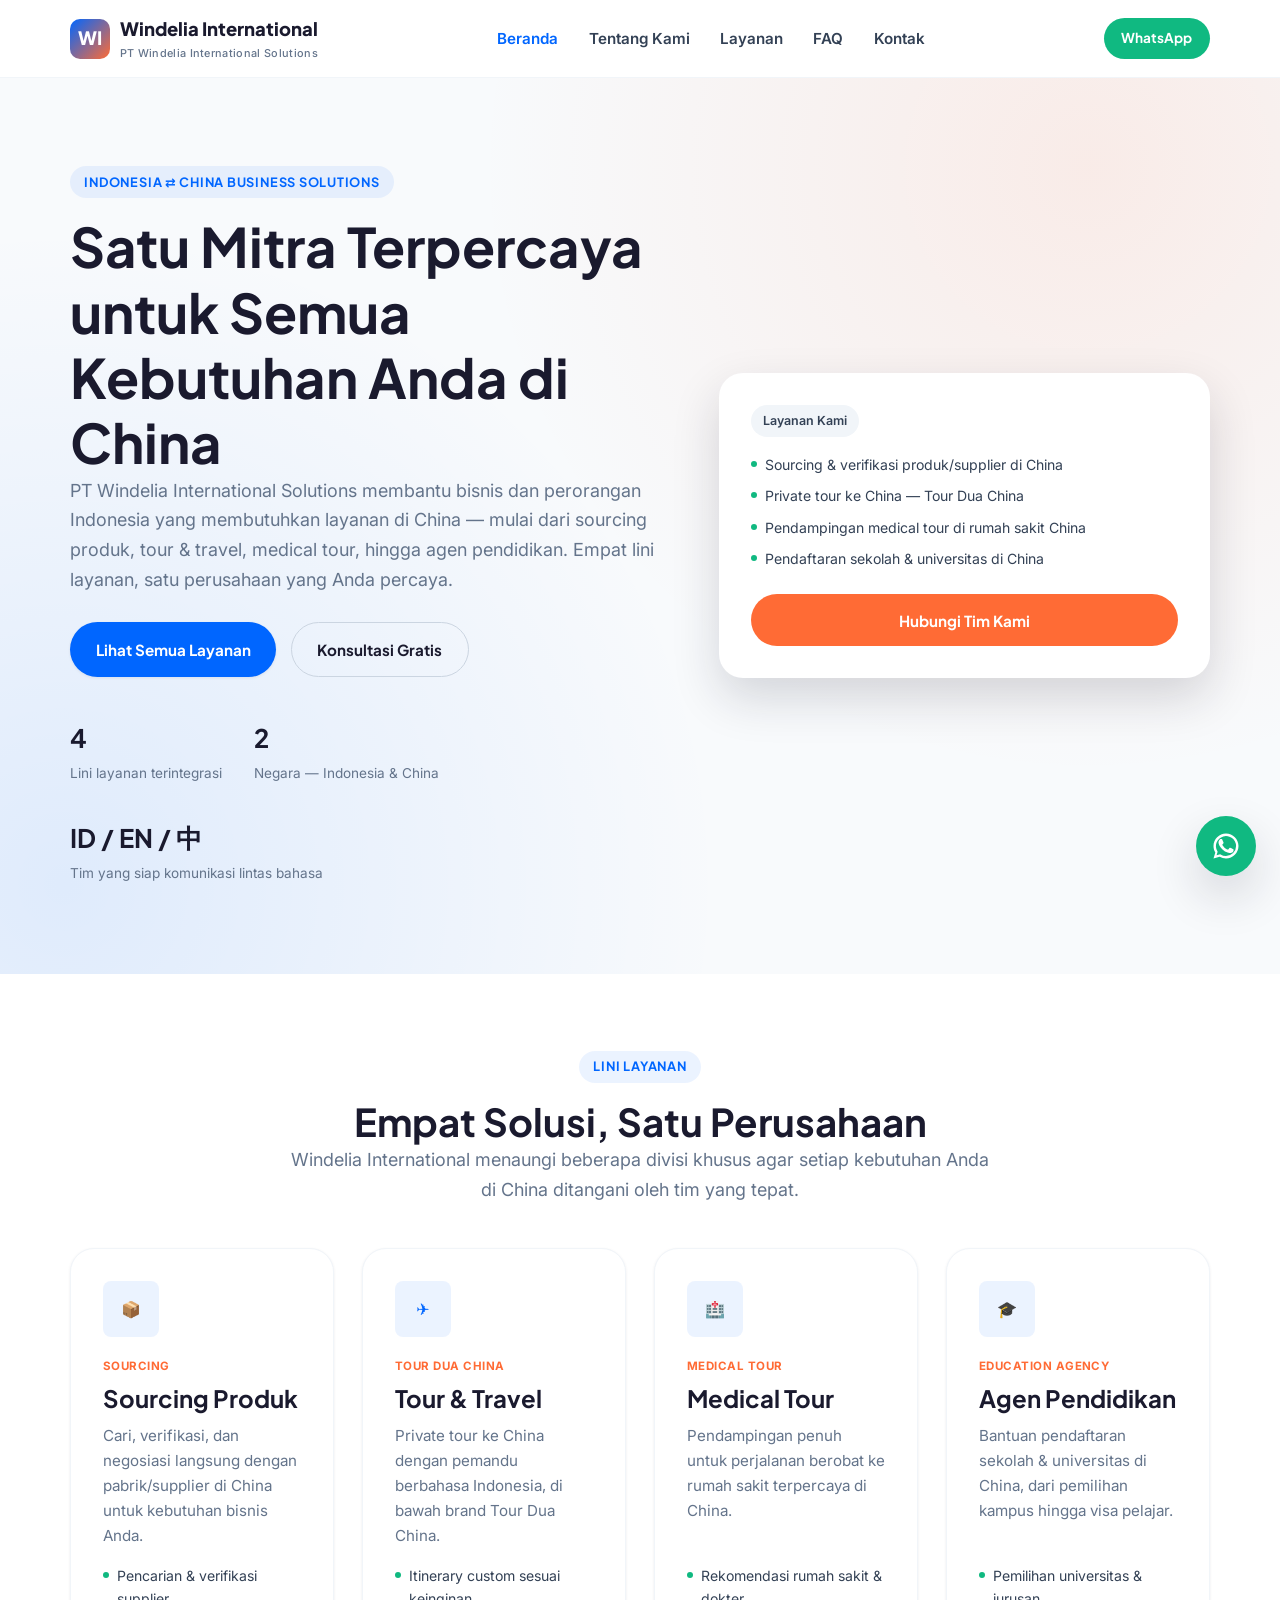
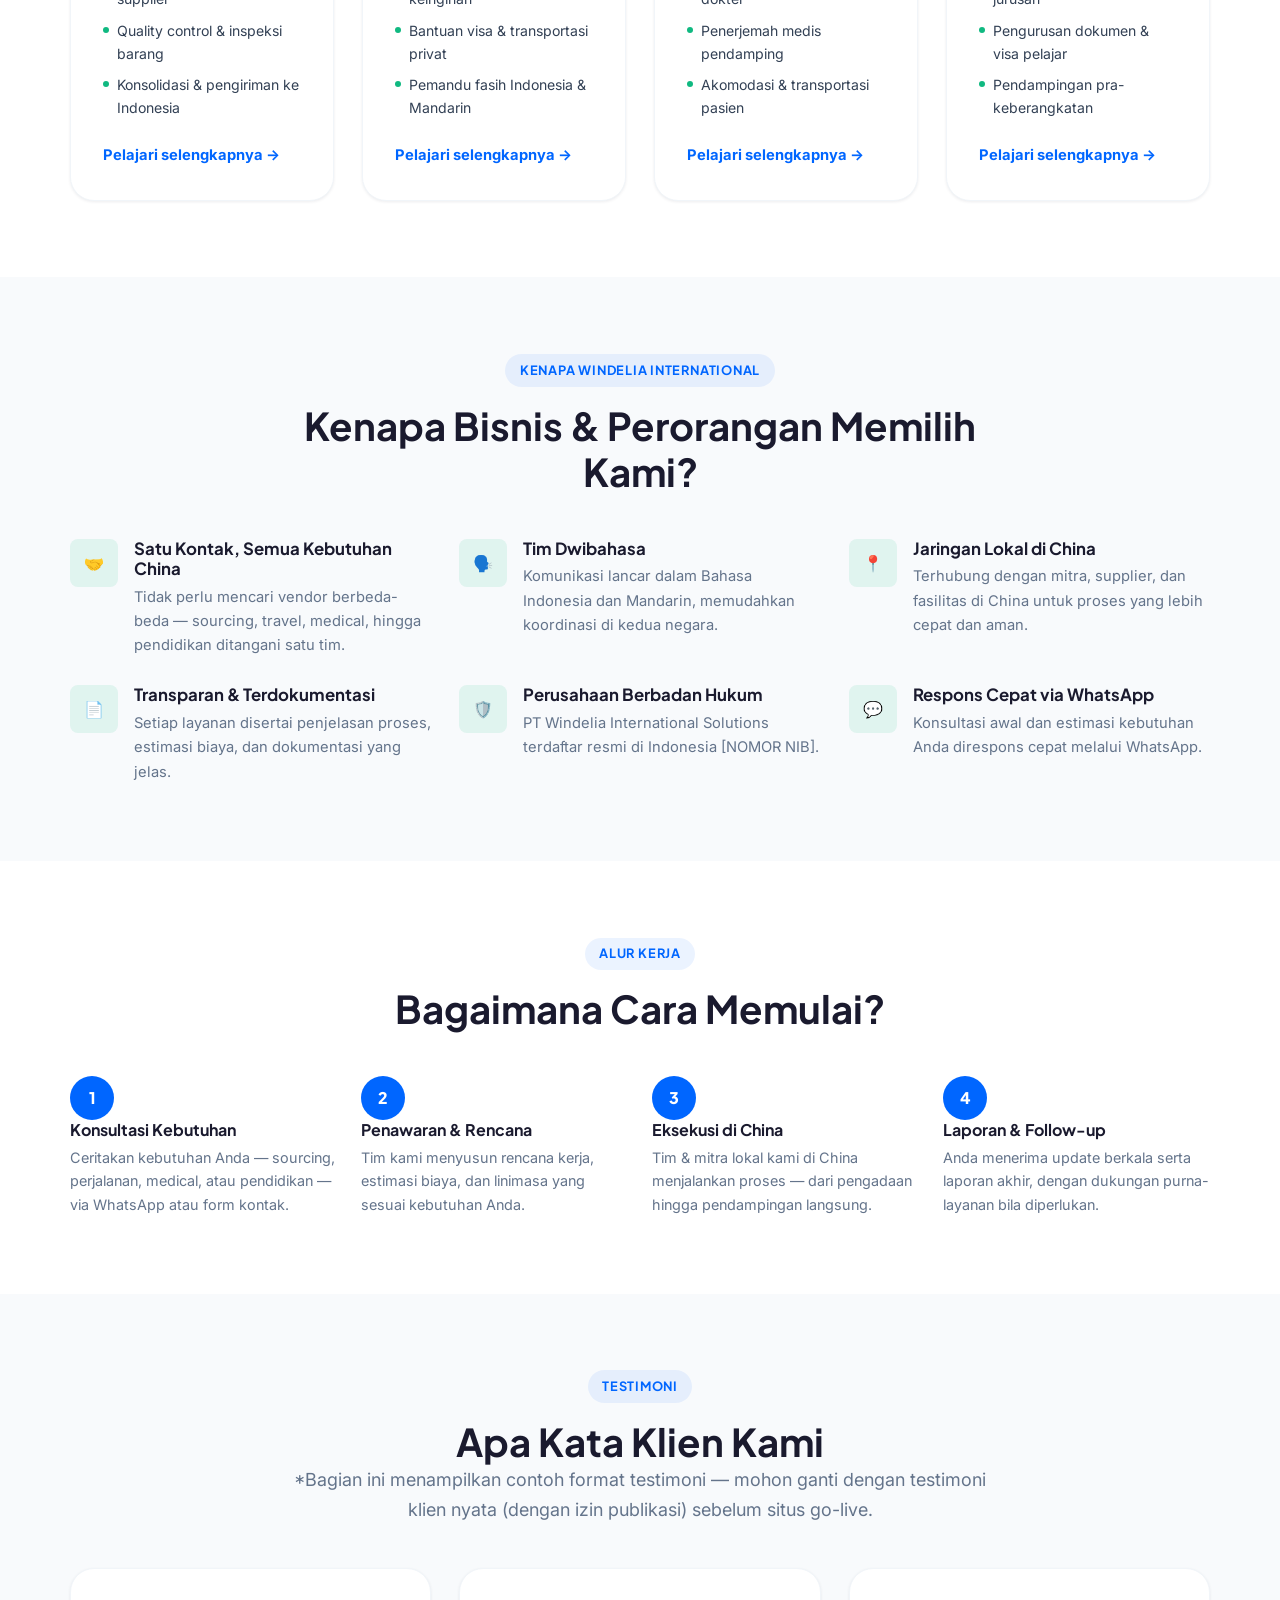
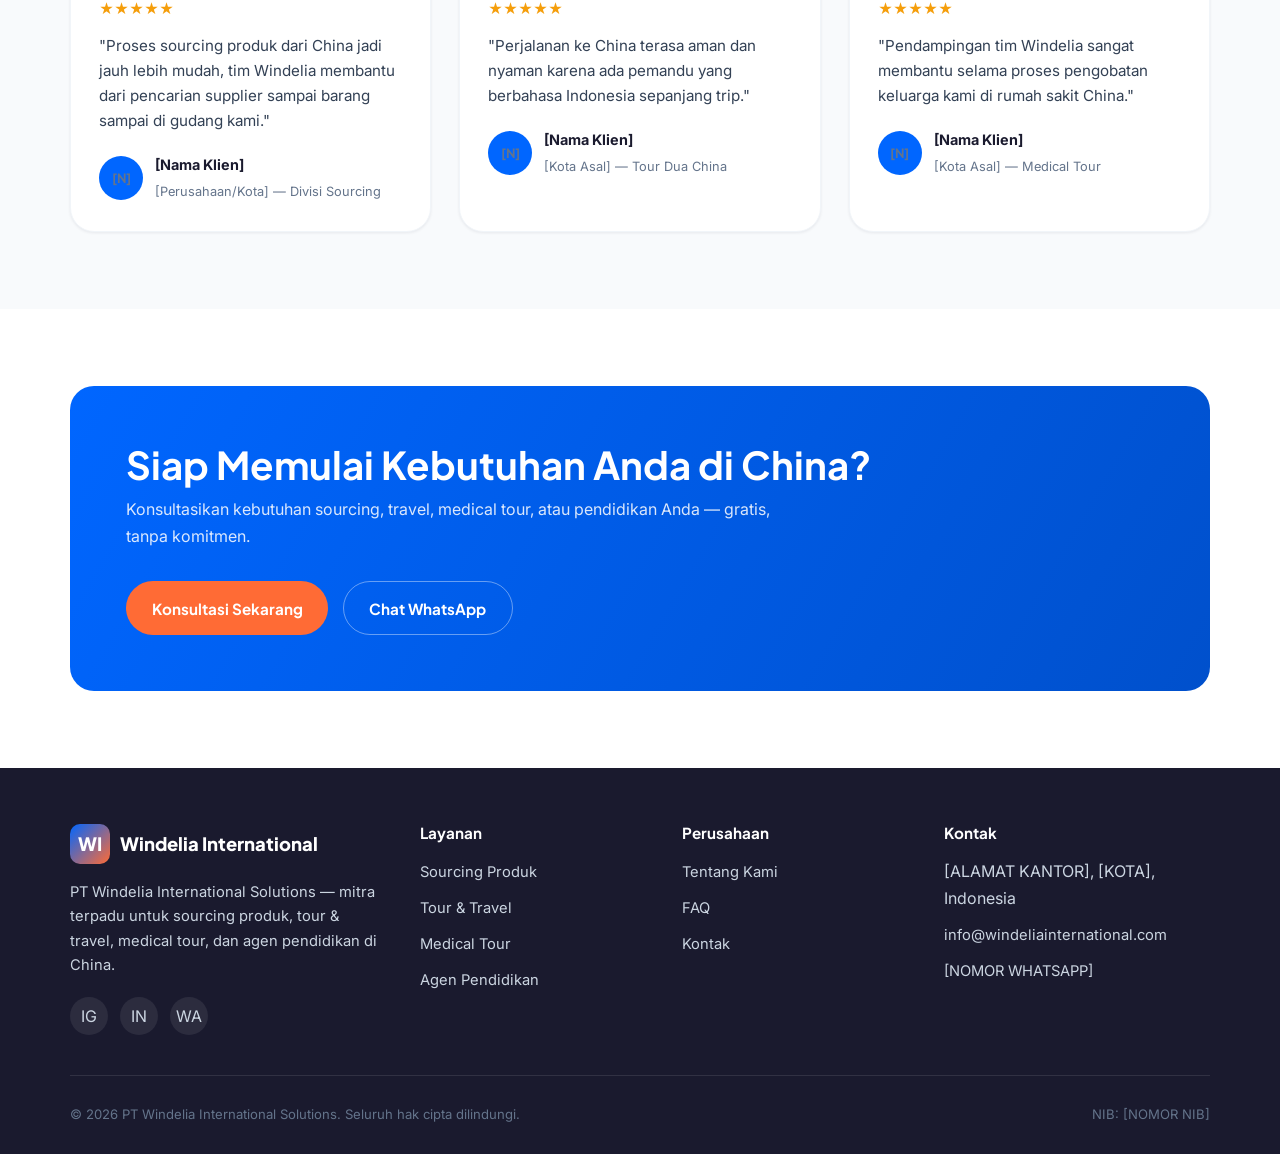
==== index.html @ d1e54018 "Initial commit: Windelia International company profile site Multi-page AI-SEO-optimized company prof" ====
<!DOCTYPE html>
<html lang="id">
<head>
<!--
  CATATAN SEBELUM GO-LIVE — mohon lengkapi data berikut di seluruh situs:
  - Alamat kantor lengkap (saat ini "[ALAMAT KANTOR]")
  - Nomor WhatsApp resmi (saat ini "62xxxxxxxxxxx" di js/main.js dan "[NOMOR WHATSAPP]" di HTML)
  - Nomor NIB / izin usaha resmi
  - Tahun berdiri perusahaan
  - Handle Instagram/LinkedIn resmi
  - Logo resmi (ganti images/logo-placeholder.svg)
  - Testimoni klien nyata (nama, perusahaan/kota, dengan izin publikasi)
  - Koordinat lokasi kantor untuk Google Maps embed
-->
    <meta charset="UTF-8">
    <meta name="viewport" content="width=device-width, initial-scale=1.0">
    <title>PT Windelia International Solutions — Solusi Bisnis &amp; Personal Indonesia–China</title>
    <meta name="description" content="Windelia International membantu bisnis dan perorangan Indonesia yang membutuhkan layanan di China: sourcing produk, tour &amp; travel (Tour Dua China), medical tour, dan agen pendidikan. Satu mitra terpercaya, empat solusi terintegrasi.">
    <link rel="canonical" href="https://windeliainternational.com/">

    <!-- Open Graph -->
    <meta property="og:type" content="website">
    <meta property="og:site_name" content="Windelia International">
    <meta property="og:title" content="PT Windelia International Solutions — Solusi Bisnis &amp; Personal Indonesia–China">
    <meta property="og:description" content="Sourcing produk, tour &amp; travel, medical tour, dan agen pendidikan ke China — dikelola satu perusahaan Indonesia yang Anda percaya.">
    <meta property="og:url" content="https://windeliainternational.com/">
    <meta property="og:image" content="https://windeliainternational.com/images/logo-placeholder.svg">
    <meta name="twitter:card" content="summary_large_image">

    <link rel="icon" href="images/logo-placeholder.svg" type="image/svg+xml">

    <!-- Fonts -->
    <link rel="preconnect" href="https://fonts.googleapis.com">
    <link rel="preconnect" href="https://fonts.gstatic.com" crossorigin>
    <link href="https://fonts.googleapis.com/css2?family=Plus+Jakarta+Sans:wght@600;700;800&amp;family=Inter:wght@400;500;600;700&amp;display=swap" rel="stylesheet">

    <link rel="stylesheet" href="css/style.css">
    <link rel="stylesheet" href="css/components.css">
    <link rel="stylesheet" href="css/responsive.css">

    <script type="application/ld+json">
    {
      "@context": "https://schema.org",
      "@type": "Organization",
      "name": "PT Windelia International Solutions",
      "alternateName": "Windelia International",
      "description": "Perusahaan Indonesia yang menyediakan solusi terintegrasi bagi bisnis dan perorangan Indonesia yang membutuhkan layanan di China: sourcing produk, tour & travel, medical tour, dan agen pendidikan.",
      "url": "https://windeliainternational.com/",
      "logo": "https://windeliainternational.com/images/logo-placeholder.svg",
      "email": "info@windeliainternational.com",
      "telephone": "[NOMOR WHATSAPP]",
      "address": {
        "@type": "PostalAddress",
        "streetAddress": "[ALAMAT KANTOR]",
        "addressLocality": "[KOTA]",
        "addressRegion": "[PROVINSI]",
        "postalCode": "[KODE POS]",
        "addressCountry": "ID"
      },
      "areaServed": ["ID", "CN"],
      "sameAs": [
        "https://instagram.com/[HANDLE_INSTAGRAM]",
        "https://www.linkedin.com/company/[HANDLE_LINKEDIN]"
      ],
      "makesOffer": [
        { "@type": "Offer", "itemOffered": { "@type": "Service", "name": "Sourcing Produk dari China" } },
        { "@type": "Offer", "itemOffered": { "@type": "Service", "name": "Tour & Travel ke China (Tour Dua China)" } },
        { "@type": "Offer", "itemOffered": { "@type": "Service", "name": "Medical Tour ke China" } },
        { "@type": "Offer", "itemOffered": { "@type": "Service", "name": "Agen Pendidikan ke China" } }
      ]
    }
    </script>
</head>
<body>
    <a class="skip-link" href="#main">Lewati ke konten utama</a>

    <header class="site-header">
        <div class="container nav">
            <a href="index.html" class="nav__logo">
                <span class="nav__logo-mark" aria-hidden="true">WI</span>
                <span class="nav__logo-text">
                    Windelia International
                    <small>PT Windelia International Solutions</small>
                </span>
            </a>

            <nav class="nav__menu" data-open="false" aria-label="Navigasi utama">
                <a href="index.html" aria-current="page">Beranda</a>
                <a href="about.html">Tentang Kami</a>
                <a href="services.html">Layanan</a>
                <a href="faq.html">FAQ</a>
                <a href="contact.html">Kontak</a>
            </nav>

            <div class="nav__cta">
                <a class="btn btn--whatsapp btn--sm" href="https://wa.me/62xxxxxxxxxxx" target="_blank" rel="noopener">
                    <span>WhatsApp</span>
                </a>
                <button class="nav__toggle" aria-label="Buka menu navigasi" aria-expanded="false">
                    <span></span><span></span><span></span>
                </button>
            </div>
        </div>
    </header>

    <main id="main">
        <!-- ===================== HERO ===================== -->
        <section class="hero">
            <div class="container hero__grid">
                <div class="hero__content">
                    <span class="eyebrow">Indonesia ⇄ China Business Solutions</span>
                    <h1>Satu Mitra Terpercaya untuk Semua Kebutuhan Anda di China</h1>
                    <p class="lead">
                        PT Windelia International Solutions membantu bisnis dan perorangan Indonesia yang membutuhkan
                        layanan di China — mulai dari sourcing produk, tour &amp; travel, medical tour, hingga agen
                        pendidikan. Empat lini layanan, satu perusahaan yang Anda percaya.
                    </p>
                    <div class="hero__actions">
                        <a class="btn btn--primary" href="services.html">Lihat Semua Layanan</a>
                        <a class="btn btn--outline" href="contact.html">Konsultasi Gratis</a>
                    </div>
                    <div class="hero__stats">
                        <div class="hero__stat">
                            <strong>4</strong>
                            <span>Lini layanan terintegrasi</span>
                        </div>
                        <div class="hero__stat">
                            <strong>2</strong>
                            <span>Negara — Indonesia &amp; China</span>
                        </div>
                        <div class="hero__stat">
                            <strong>ID / EN / 中</strong>
                            <span>Tim yang siap komunikasi lintas bahasa</span>
                        </div>
                    </div>
                </div>

                <div class="hero__panel">
                    <span class="badge">Layanan Kami</span>
                    <ul class="division-card__list" style="margin-top:1rem;">
                        <li>Sourcing &amp; verifikasi produk/supplier di China</li>
                        <li>Private tour ke China — Tour Dua China</li>
                        <li>Pendampingan medical tour di rumah sakit China</li>
                        <li>Pendaftaran sekolah &amp; universitas di China</li>
                    </ul>
                    <a class="btn btn--accent btn--block" href="contact.html">Hubungi Tim Kami</a>
                </div>
            </div>
        </section>

        <!-- ===================== DIVISIONS ===================== -->
        <section class="section" id="layanan">
            <div class="container">
                <div class="section-head section-head--center">
                    <span class="eyebrow">Lini Layanan</span>
                    <h2>Empat Solusi, Satu Perusahaan</h2>
                    <p class="lead">Windelia International menaungi beberapa divisi khusus agar setiap kebutuhan Anda di China ditangani oleh tim yang tepat.</p>
                </div>

                <div class="grid grid--4">
                    <article class="division-card">
                        <div class="division-card__icon" aria-hidden="true">📦</div>
                        <span class="division-card__badge">Sourcing</span>
                        <h3>Sourcing Produk</h3>
                        <p>Cari, verifikasi, dan negosiasi langsung dengan pabrik/supplier di China untuk kebutuhan bisnis Anda.</p>
                        <ul class="division-card__list">
                            <li>Pencarian &amp; verifikasi supplier</li>
                            <li>Quality control &amp; inspeksi barang</li>
                            <li>Konsolidasi &amp; pengiriman ke Indonesia</li>
                        </ul>
                        <a class="division-card__link" href="services/sourcing-product.html">Pelajari selengkapnya →</a>
                    </article>

                    <article class="division-card">
                        <div class="division-card__icon" aria-hidden="true">✈️</div>
                        <span class="division-card__badge">Tour Dua China</span>
                        <h3>Tour &amp; Travel</h3>
                        <p>Private tour ke China dengan pemandu berbahasa Indonesia, di bawah brand Tour Dua China.</p>
                        <ul class="division-card__list">
                            <li>Itinerary custom sesuai keinginan</li>
                            <li>Bantuan visa &amp; transportasi privat</li>
                            <li>Pemandu fasih Indonesia &amp; Mandarin</li>
                        </ul>
                        <a class="division-card__link" href="services/tour-travel.html">Pelajari selengkapnya →</a>
                    </article>

                    <article class="division-card">
                        <div class="division-card__icon" aria-hidden="true">🏥</div>
                        <span class="division-card__badge">Medical Tour</span>
                        <h3>Medical Tour</h3>
                        <p>Pendampingan penuh untuk perjalanan berobat ke rumah sakit terpercaya di China.</p>
                        <ul class="division-card__list">
                            <li>Rekomendasi rumah sakit &amp; dokter</li>
                            <li>Penerjemah medis pendamping</li>
                            <li>Akomodasi &amp; transportasi pasien</li>
                        </ul>
                        <a class="division-card__link" href="services/medical-tour.html">Pelajari selengkapnya →</a>
                    </article>

                    <article class="division-card">
                        <div class="division-card__icon" aria-hidden="true">🎓</div>
                        <span class="division-card__badge">Education Agency</span>
                        <h3>Agen Pendidikan</h3>
                        <p>Bantuan pendaftaran sekolah &amp; universitas di China, dari pemilihan kampus hingga visa pelajar.</p>
                        <ul class="division-card__list">
                            <li>Pemilihan universitas &amp; jurusan</li>
                            <li>Pengurusan dokumen &amp; visa pelajar</li>
                            <li>Pendampingan pra-keberangkatan</li>
                        </ul>
                        <a class="division-card__link" href="services/education-agency.html">Pelajari selengkapnya →</a>
                    </article>
                </div>
            </div>
        </section>

        <!-- ===================== WHY US ===================== -->
        <section class="section section--alt">
            <div class="container">
                <div class="section-head section-head--center">
                    <span class="eyebrow">Kenapa Windelia International</span>
                    <h2>Kenapa Bisnis &amp; Perorangan Memilih Kami?</h2>
                </div>

                <div class="grid grid--3">
                    <div class="feature">
                        <div class="feature__icon" aria-hidden="true">🤝</div>
                        <div>
                            <h3>Satu Kontak, Semua Kebutuhan China</h3>
                            <p>Tidak perlu mencari vendor berbeda-beda — sourcing, travel, medical, hingga pendidikan ditangani satu tim.</p>
                        </div>
                    </div>
                    <div class="feature">
                        <div class="feature__icon" aria-hidden="true">🗣️</div>
                        <div>
                            <h3>Tim Dwibahasa</h3>
                            <p>Komunikasi lancar dalam Bahasa Indonesia dan Mandarin, memudahkan koordinasi di kedua negara.</p>
                        </div>
                    </div>
                    <div class="feature">
                        <div class="feature__icon" aria-hidden="true">📍</div>
                        <div>
                            <h3>Jaringan Lokal di China</h3>
                            <p>Terhubung dengan mitra, supplier, dan fasilitas di China untuk proses yang lebih cepat dan aman.</p>
                        </div>
                    </div>
                    <div class="feature">
                        <div class="feature__icon" aria-hidden="true">📄</div>
                        <div>
                            <h3>Transparan &amp; Terdokumentasi</h3>
                            <p>Setiap layanan disertai penjelasan proses, estimasi biaya, dan dokumentasi yang jelas.</p>
                        </div>
                    </div>
                    <div class="feature">
                        <div class="feature__icon" aria-hidden="true">🛡️</div>
                        <div>
                            <h3>Perusahaan Berbadan Hukum</h3>
                            <p>PT Windelia International Solutions terdaftar resmi di Indonesia [NOMOR NIB].</p>
                        </div>
                    </div>
                    <div class="feature">
                        <div class="feature__icon" aria-hidden="true">💬</div>
                        <div>
                            <h3>Respons Cepat via WhatsApp</h3>
                            <p>Konsultasi awal dan estimasi kebutuhan Anda direspons cepat melalui WhatsApp.</p>
                        </div>
                    </div>
                </div>
            </div>
        </section>

        <!-- ===================== HOW IT WORKS ===================== -->
        <section class="section">
            <div class="container">
                <div class="section-head section-head--center">
                    <span class="eyebrow">Alur Kerja</span>
                    <h2>Bagaimana Cara Memulai?</h2>
                </div>
                <div class="steps">
                    <div class="step">
                        <h3>Konsultasi Kebutuhan</h3>
                        <p>Ceritakan kebutuhan Anda — sourcing, perjalanan, medical, atau pendidikan — via WhatsApp atau form kontak.</p>
                    </div>
                    <div class="step">
                        <h3>Penawaran &amp; Rencana</h3>
                        <p>Tim kami menyusun rencana kerja, estimasi biaya, dan linimasa yang sesuai kebutuhan Anda.</p>
                    </div>
                    <div class="step">
                        <h3>Eksekusi di China</h3>
                        <p>Tim &amp; mitra lokal kami di China menjalankan proses — dari pengadaan hingga pendampingan langsung.</p>
                    </div>
                    <div class="step">
                        <h3>Laporan &amp; Follow-up</h3>
                        <p>Anda menerima update berkala serta laporan akhir, dengan dukungan purna-layanan bila diperlukan.</p>
                    </div>
                </div>
            </div>
        </section>

        <!-- ===================== TESTIMONIALS ===================== -->
        <section class="section section--alt">
            <div class="container">
                <div class="section-head section-head--center">
                    <span class="eyebrow">Testimoni</span>
                    <h2>Apa Kata Klien Kami</h2>
                    <p class="lead">*Bagian ini menampilkan contoh format testimoni — mohon ganti dengan testimoni klien nyata (dengan izin publikasi) sebelum situs go-live.</p>
                </div>
                <div class="grid grid--3">
                    <div class="testimonial">
                        <div class="testimonial__stars" aria-label="Rating 5 dari 5">★★★★★</div>
                        <p>"Proses sourcing produk dari China jadi jauh lebih mudah, tim Windelia membantu dari pencarian supplier sampai barang sampai di gudang kami."</p>
                        <div class="testimonial__author">
                            <span class="testimonial__avatar" aria-hidden="true">[N]</span>
                            <div>
                                <strong>[Nama Klien]</strong>
                                <span>[Perusahaan/Kota] — Divisi Sourcing</span>
                            </div>
                        </div>
                    </div>
                    <div class="testimonial">
                        <div class="testimonial__stars" aria-label="Rating 5 dari 5">★★★★★</div>
                        <p>"Perjalanan ke China terasa aman dan nyaman karena ada pemandu yang berbahasa Indonesia sepanjang trip."</p>
                        <div class="testimonial__author">
                            <span class="testimonial__avatar" aria-hidden="true">[N]</span>
                            <div>
                                <strong>[Nama Klien]</strong>
                                <span>[Kota Asal] — Tour Dua China</span>
                            </div>
                        </div>
                    </div>
                    <div class="testimonial">
                        <div class="testimonial__stars" aria-label="Rating 5 dari 5">★★★★★</div>
                        <p>"Pendampingan tim Windelia sangat membantu selama proses pengobatan keluarga kami di rumah sakit China."</p>
                        <div class="testimonial__author">
                            <span class="testimonial__avatar" aria-hidden="true">[N]</span>
                            <div>
                                <strong>[Nama Klien]</strong>
                                <span>[Kota Asal] — Medical Tour</span>
                            </div>
                        </div>
                    </div>
                </div>
            </div>
        </section>

        <!-- ===================== CTA ===================== -->
        <section class="section">
            <div class="container">
                <div class="cta-band">
                    <div>
                        <h2>Siap Memulai Kebutuhan Anda di China?</h2>
                        <p>Konsultasikan kebutuhan sourcing, travel, medical tour, atau pendidikan Anda — gratis, tanpa komitmen.</p>
                    </div>
                    <div class="cta-band__actions">
                        <a class="btn btn--accent" href="contact.html">Konsultasi Sekarang</a>
                        <a class="btn btn--outline" style="border-color:rgba(255,255,255,0.4); color:#fff;" href="https://wa.me/62xxxxxxxxxxx" target="_blank" rel="noopener">Chat WhatsApp</a>
                    </div>
                </div>
            </div>
        </section>
    </main>

    <footer class="site-footer">
        <div class="container">
            <div class="footer__grid">
                <div class="footer__brand">
                    <a href="index.html" class="nav__logo" style="color:#fff; margin-bottom:1rem; display:inline-flex;">
                        <span class="nav__logo-mark" aria-hidden="true">WI</span>
                        <span class="nav__logo-text">Windelia International</span>
                    </a>
                    <p>PT Windelia International Solutions — mitra terpadu untuk sourcing produk, tour &amp; travel, medical tour, dan agen pendidikan di China.</p>
                    <div class="footer__social">
                        <a href="https://instagram.com/[HANDLE_INSTAGRAM]" target="_blank" rel="noopener" aria-label="Instagram Windelia International">IG</a>
                        <a href="https://www.linkedin.com/company/[HANDLE_LINKEDIN]" target="_blank" rel="noopener" aria-label="LinkedIn Windelia International">IN</a>
                        <a href="https://wa.me/62xxxxxxxxxxx" target="_blank" rel="noopener" aria-label="WhatsApp Windelia International">WA</a>
                    </div>
                </div>
                <div>
                    <h4>Layanan</h4>
                    <ul class="footer__links">
                        <li><a href="services/sourcing-product.html">Sourcing Produk</a></li>
                        <li><a href="services/tour-travel.html">Tour &amp; Travel</a></li>
                        <li><a href="services/medical-tour.html">Medical Tour</a></li>
                        <li><a href="services/education-agency.html">Agen Pendidikan</a></li>
                    </ul>
                </div>
                <div>
                    <h4>Perusahaan</h4>
                    <ul class="footer__links">
                        <li><a href="about.html">Tentang Kami</a></li>
                        <li><a href="faq.html">FAQ</a></li>
                        <li><a href="contact.html">Kontak</a></li>
                    </ul>
                </div>
                <div>
                    <h4>Kontak</h4>
                    <ul class="footer__links">
                        <li>[ALAMAT KANTOR], [KOTA], Indonesia</li>
                        <li><a href="mailto:info@windeliainternational.com">info@windeliainternational.com</a></li>
                        <li><a href="https://wa.me/62xxxxxxxxxxx" target="_blank" rel="noopener">[NOMOR WHATSAPP]</a></li>
                    </ul>
                </div>
            </div>
            <div class="footer__bottom">
                <span>© <span data-current-year>2026</span> PT Windelia International Solutions. Seluruh hak cipta dilindungi.</span>
                <span>NIB: [NOMOR NIB]</span>
            </div>
        </div>
    </footer>

    <a class="whatsapp-float" href="https://wa.me/62xxxxxxxxxxx" target="_blank" rel="noopener" aria-label="Chat via WhatsApp">
        <svg width="30" height="30" viewBox="0 0 24 24" fill="#fff" aria-hidden="true"><path d="M17.472 14.382c-.297-.149-1.758-.867-2.03-.967-.273-.099-.471-.148-.67.15-.197.297-.767.966-.94 1.164-.173.199-.347.223-.644.075-.297-.15-1.255-.463-2.39-1.475-.883-.788-1.48-1.761-1.653-2.059-.173-.297-.018-.458.13-.606.134-.133.298-.347.446-.52.149-.174.198-.298.298-.497.099-.198.05-.371-.025-.52-.075-.149-.669-1.612-.916-2.207-.242-.579-.487-.5-.669-.51-.173-.008-.371-.01-.57-.01-.198 0-.52.074-.792.372-.272.297-1.04 1.016-1.04 2.479 0 1.462 1.065 2.875 1.213 3.074.149.198 2.096 3.2 5.077 4.487.709.306 1.262.489 1.694.625.712.227 1.36.195 1.871.118.571-.085 1.758-.719 2.006-1.413.248-.694.248-1.289.173-1.413-.074-.124-.272-.198-.57-.347z"/><path d="M12.001 2C6.478 2 2 6.477 2 12c0 1.86.505 3.663 1.462 5.247L2 22l4.86-1.435A9.955 9.955 0 0 0 12.001 22C17.523 22 22 17.523 22 12S17.523 2 12.001 2zm0 18.062a8.03 8.03 0 0 1-4.352-1.271l-.312-.186-2.884.852.86-2.87-.202-.312A8.06 8.06 0 1 1 20.062 12a8.07 8.07 0 0 1-8.061 8.062z"/></svg>
    </a>

    <script src="js/main.js" defer></script>
</body>
</html>
---- css/style.css ----
/* ==========================================================================
   Windelia International — Main Stylesheet
   PT Windelia International Solutions
   ========================================================================== */

/* ---------- Reset ---------- */
*, *::before, *::after { box-sizing: border-box; }
html, body, h1, h2, h3, h4, h5, h6, p, ul, ol, figure, blockquote { margin: 0; }
ul, ol { padding: 0; list-style: none; }
img, svg { display: block; max-width: 100%; height: auto; }
a { color: inherit; text-decoration: none; }
button, input, textarea, select { font: inherit; color: inherit; }
button { cursor: pointer; background: none; border: none; }

/* ---------- Design Tokens ---------- */
:root {
    --color-primary: #0066FF;
    --color-primary-dark: #0050CC;
    --color-accent: #FF6B35;
    --color-success: #10B981;
    --color-dark: #1A1A2E;
    --color-light: #F8FAFC;
    --color-white: #FFFFFF;
    --color-gray-100: #F1F5F9;
    --color-gray-300: #CBD5E1;
    --color-gray-500: #64748B;
    --color-gray-700: #334155;

    --font-heading: 'Plus Jakarta Sans', system-ui, sans-serif;
    --font-body: 'Inter', system-ui, sans-serif;

    --radius-sm: 8px;
    --radius-md: 14px;
    --radius-lg: 24px;

    --shadow-sm: 0 1px 3px rgba(26, 26, 46, 0.08);
    --shadow-md: 0 8px 24px rgba(26, 26, 46, 0.10);
    --shadow-lg: 0 20px 48px rgba(26, 26, 46, 0.16);

    --container-width: 1180px;
    --space-section: clamp(3.5rem, 6vw, 6rem);
}

/* ---------- Base ---------- */
html { scroll-behavior: smooth; }

body {
    font-family: var(--font-body);
    color: var(--color-gray-700);
    background: var(--color-white);
    line-height: 1.65;
    font-size: 1rem;
    -webkit-font-smoothing: antialiased;
}

h1, h2, h3, h4 {
    font-family: var(--font-heading);
    color: var(--color-dark);
    line-height: 1.2;
    font-weight: 700;
}

h1 { font-size: clamp(2.1rem, 4.5vw, 3.4rem); }
h2 { font-size: clamp(1.7rem, 3.2vw, 2.4rem); }
h3 { font-size: clamp(1.2rem, 2vw, 1.5rem); }

p { max-width: 68ch; }

a:focus-visible,
button:focus-visible,
input:focus-visible,
textarea:focus-visible {
    outline: 3px solid var(--color-accent);
    outline-offset: 2px;
}

/* ---------- Skip Link ---------- */
.skip-link {
    position: absolute;
    left: -999px;
    top: 0;
    background: var(--color-primary);
    color: var(--color-white);
    padding: 0.75rem 1.25rem;
    z-index: 1000;
    border-radius: 0 0 var(--radius-sm) 0;
}
.skip-link:focus { left: 0; }

/* ---------- Layout ---------- */
.container {
    width: 100%;
    max-width: var(--container-width);
    margin-inline: auto;
    padding-inline: 1.25rem;
}

.section { padding-block: var(--space-section); }
.section--alt { background: var(--color-light); }
.section--dark { background: var(--color-dark); color: var(--color-gray-300); }
.section--dark h2, .section--dark h3 { color: var(--color-white); }

.section-head {
    max-width: 700px;
    margin-bottom: 2.75rem;
}
.section-head--center { margin-inline: auto; text-align: center; }

.eyebrow {
    display: inline-block;
    font-family: var(--font-heading);
    font-size: 0.8rem;
    font-weight: 700;
    letter-spacing: 0.06em;
    text-transform: uppercase;
    color: var(--color-primary);
    background: rgba(0, 102, 255, 0.08);
    padding: 0.35rem 0.9rem;
    border-radius: 999px;
    margin-bottom: 1rem;
}

.lead { font-size: 1.125rem; color: var(--color-gray-500); }

/* ---------- Header / Nav ---------- */
.site-header {
    position: sticky;
    top: 0;
    z-index: 100;
    background: rgba(255, 255, 255, 0.92);
    backdrop-filter: blur(10px);
    border-bottom: 1px solid var(--color-gray-100);
}

.nav {
    display: flex;
    align-items: center;
    justify-content: space-between;
    padding-block: 0.9rem;
    gap: 1rem;
}

.nav__logo {
    display: flex;
    align-items: center;
    gap: 0.6rem;
    font-family: var(--font-heading);
    font-weight: 800;
    font-size: 1.15rem;
    color: var(--color-dark);
}
.nav__logo-mark {
    width: 40px;
    height: 40px;
    border-radius: 10px;
    background: linear-gradient(135deg, var(--color-primary), var(--color-accent));
    display: flex;
    align-items: center;
    justify-content: center;
    color: var(--color-white);
    font-weight: 800;
    flex-shrink: 0;
}
.nav__logo-text small {
    display: block;
    font-family: var(--font-body);
    font-weight: 500;
    font-size: 0.68rem;
    color: var(--color-gray-500);
    letter-spacing: 0.03em;
}

.nav__menu {
    display: flex;
    align-items: center;
    gap: 1.9rem;
}
.nav__menu a {
    font-weight: 600;
    font-size: 0.95rem;
    color: var(--color-gray-700);
    position: relative;
    padding-block: 0.25rem;
}
.nav__menu a:hover,
.nav__menu a[aria-current="page"] { color: var(--color-primary); }

.nav__cta { display: flex; align-items: center; gap: 0.75rem; }

.nav__toggle {
    display: none;
    flex-direction: column;
    gap: 5px;
    padding: 0.5rem;
}
.nav__toggle span {
    width: 24px;
    height: 2.5px;
    background: var(--color-dark);
    border-radius: 2px;
    transition: transform 0.25s ease, opacity 0.25s ease;
}

/* ---------- Buttons ---------- */
.btn {
    display: inline-flex;
    align-items: center;
    justify-content: center;
    gap: 0.5rem;
    font-family: var(--font-heading);
    font-weight: 700;
    font-size: 0.95rem;
    padding: 0.85rem 1.6rem;
    border-radius: 999px;
    transition: transform 0.15s ease, box-shadow 0.15s ease, background 0.15s ease;
    white-space: nowrap;
}
.btn--primary {
    background: var(--color-primary);
    color: var(--color-white);
    box-shadow: var(--shadow-sm);
}
.btn--primary:hover { background: var(--color-primary-dark); transform: translateY(-1px); box-shadow: var(--shadow-md); }

.btn--accent {
    background: var(--color-accent);
    color: var(--color-white);
}
.btn--accent:hover { transform: translateY(-1px); box-shadow: var(--shadow-md); }

.btn--outline {
    background: transparent;
    color: var(--color-dark);
    border: 1.5px solid var(--color-gray-300);
}
.btn--outline:hover { border-color: var(--color-primary); color: var(--color-primary); }

.btn--whatsapp {
    background: var(--color-success);
    color: var(--color-white);
}
.btn--whatsapp:hover { transform: translateY(-1px); box-shadow: var(--shadow-md); }

.btn--sm { padding: 0.6rem 1.1rem; font-size: 0.85rem; }
.btn--block { width: 100%; }

/* ---------- Hero ---------- */
.hero {
    padding-block: clamp(3rem, 7vw, 5.5rem);
    background:
        radial-gradient(circle at 85% 10%, rgba(255, 107, 53, 0.10), transparent 45%),
        radial-gradient(circle at 5% 90%, rgba(0, 102, 255, 0.10), transparent 45%),
        var(--color-light);
}
.hero__grid {
    display: grid;
    grid-template-columns: 1.1fr 0.9fr;
    gap: 3rem;
    align-items: center;
}
.hero__actions {
    display: flex;
    flex-wrap: wrap;
    gap: 0.9rem;
    margin-top: 1.75rem;
}
.hero__stats {
    display: flex;
    gap: 2rem;
    margin-top: 2.5rem;
    flex-wrap: wrap;
}
.hero__stat strong {
    display: block;
    font-family: var(--font-heading);
    font-size: 1.6rem;
    color: var(--color-dark);
}
.hero__stat span { font-size: 0.85rem; color: var(--color-gray-500); }

.hero__panel {
    background: var(--color-white);
    border-radius: var(--radius-lg);
    box-shadow: var(--shadow-lg);
    padding: 2rem;
}

/* Simple page header for inner pages */
.page-header {
    padding-block: clamp(2.5rem, 5vw, 4rem);
    background: var(--color-dark);
    color: var(--color-white);
}
.page-header .lead { color: var(--color-gray-300); }
.breadcrumbs {
    font-size: 0.85rem;
    color: var(--color-gray-300);
    margin-bottom: 1rem;
}
.breadcrumbs a { color: var(--color-gray-300); }
.breadcrumbs a:hover { color: var(--color-white); }
.breadcrumbs span[aria-current] { color: var(--color-white); }

/* ---------- Grids ---------- */
.grid {
    display: grid;
    gap: 1.75rem;
}
.grid--2 { grid-template-columns: repeat(2, 1fr); }
.grid--3 { grid-template-columns: repeat(3, 1fr); }
.grid--4 { grid-template-columns: repeat(4, 1fr); }

/* ---------- Footer ---------- */
.site-footer {
    background: var(--color-dark);
    color: var(--color-gray-300);
    padding-block: 3.5rem 1.75rem;
}
.footer__grid {
    display: grid;
    grid-template-columns: 1.4fr 1fr 1fr 1.2fr;
    gap: 2.5rem;
    padding-bottom: 2.5rem;
    border-bottom: 1px solid rgba(255,255,255,0.1);
}
.footer__brand p { color: var(--color-gray-300); font-size: 0.92rem; }
.site-footer h4 {
    color: var(--color-white);
    font-size: 0.95rem;
    margin-bottom: 1rem;
}
.footer__links li { margin-bottom: 0.6rem; }
.footer__links a { font-size: 0.92rem; color: var(--color-gray-300); }
.footer__links a:hover { color: var(--color-white); }
.footer__bottom {
    display: flex;
    justify-content: space-between;
    align-items: center;
    flex-wrap: wrap;
    gap: 0.75rem;
    padding-top: 1.75rem;
    font-size: 0.82rem;
    color: var(--color-gray-500);
}
.footer__social {
    display: flex;
    gap: 0.75rem;
    margin-top: 1.25rem;
}
.footer__social a {
    width: 38px;
    height: 38px;
    border-radius: 50%;
    background: rgba(255,255,255,0.08);
    display: flex;
    align-items: center;
    justify-content: center;
}
.footer__social a:hover { background: var(--color-primary); }

/* ---------- Utilities ---------- */
.text-center { text-align: center; }
.mt-0 { margin-top: 0; }
.visually-hidden {
    position: absolute;
    width: 1px; height: 1px;
    overflow: hidden;
    clip: rect(0 0 0 0);
    white-space: nowrap;
}
---- css/components.css ----
/* ==========================================================================
   Windelia International — Components
   ========================================================================== */

/* ---------- Division / Service Card ---------- */
.division-card {
    background: var(--color-white);
    border: 1px solid var(--color-gray-100);
    border-radius: var(--radius-lg);
    padding: 2rem;
    box-shadow: var(--shadow-sm);
    transition: transform 0.2s ease, box-shadow 0.2s ease;
    display: flex;
    flex-direction: column;
    height: 100%;
}
.division-card:hover { transform: translateY(-4px); box-shadow: var(--shadow-lg); }

.division-card__icon {
    width: 56px;
    height: 56px;
    border-radius: var(--radius-sm);
    display: flex;
    align-items: center;
    justify-content: center;
    background: rgba(0, 102, 255, 0.08);
    color: var(--color-primary);
    margin-bottom: 1.25rem;
}
.division-card__badge {
    font-size: 0.72rem;
    font-weight: 700;
    text-transform: uppercase;
    letter-spacing: 0.04em;
    color: var(--color-accent);
    margin-bottom: 0.5rem;
    display: block;
}
.division-card h3 { margin-bottom: 0.6rem; }
.division-card p { font-size: 0.95rem; color: var(--color-gray-500); flex-grow: 1; }
.division-card__list {
    margin: 1rem 0 1.5rem;
    display: flex;
    flex-direction: column;
    gap: 0.5rem;
}
.division-card__list li {
    font-size: 0.88rem;
    color: var(--color-gray-700);
    display: flex;
    gap: 0.5rem;
    align-items: flex-start;
}
.division-card__list li::before {
    content: "";
    width: 6px; height: 6px;
    border-radius: 50%;
    background: var(--color-success);
    margin-top: 0.5rem;
    flex-shrink: 0;
}
.division-card__link {
    font-weight: 700;
    color: var(--color-primary);
    font-size: 0.92rem;
    display: inline-flex;
    align-items: center;
    gap: 0.35rem;
    margin-top: auto;
}
.division-card__link:hover { text-decoration: underline; }

/* ---------- Feature / Why-us item ---------- */
.feature {
    display: flex;
    gap: 1rem;
}
.feature__icon {
    width: 48px; height: 48px;
    flex-shrink: 0;
    border-radius: var(--radius-sm);
    background: rgba(16, 185, 129, 0.1);
    color: var(--color-success);
    display: flex; align-items: center; justify-content: center;
}
.feature h3 { font-size: 1.05rem; margin-bottom: 0.35rem; }
.feature p { font-size: 0.92rem; color: var(--color-gray-500); }

/* ---------- Stat block ---------- */
.stat-card {
    text-align: center;
    padding: 1.5rem 1rem;
    background: var(--color-white);
    border-radius: var(--radius-md);
    border: 1px solid var(--color-gray-100);
}
.stat-card strong {
    display: block;
    font-family: var(--font-heading);
    font-size: 2.1rem;
    color: var(--color-primary);
}
.stat-card span { font-size: 0.85rem; color: var(--color-gray-500); }

/* ---------- Testimonial ---------- */
.testimonial {
    background: var(--color-white);
    border-radius: var(--radius-lg);
    padding: 1.75rem;
    box-shadow: var(--shadow-sm);
    border: 1px solid var(--color-gray-100);
}
.testimonial__stars { color: #F59E0B; font-size: 0.9rem; margin-bottom: 0.75rem; }
.testimonial p { font-size: 0.95rem; color: var(--color-gray-700); }
.testimonial__author {
    display: flex;
    align-items: center;
    gap: 0.75rem;
    margin-top: 1.25rem;
}
.testimonial__avatar {
    width: 44px; height: 44px;
    border-radius: 50%;
    background: var(--color-primary);
    color: var(--color-white);
    display: flex; align-items: center; justify-content: center;
    font-weight: 700;
    font-family: var(--font-heading);
    flex-shrink: 0;
}
.testimonial__author strong { display: block; font-size: 0.9rem; color: var(--color-dark); }
.testimonial__author span { font-size: 0.8rem; color: var(--color-gray-500); }

/* ---------- Badges ---------- */
.badge {
    display: inline-flex;
    align-items: center;
    gap: 0.4rem;
    font-size: 0.78rem;
    font-weight: 600;
    background: var(--color-gray-100);
    color: var(--color-gray-700);
    padding: 0.35rem 0.75rem;
    border-radius: 999px;
}

/* ---------- Accordion (FAQ) ---------- */
.accordion { display: flex; flex-direction: column; gap: 0.85rem; }
.accordion-item {
    border: 1px solid var(--color-gray-100);
    border-radius: var(--radius-md);
    background: var(--color-white);
    overflow: hidden;
}
.accordion-trigger {
    width: 100%;
    display: flex;
    align-items: center;
    justify-content: space-between;
    gap: 1rem;
    padding: 1.1rem 1.4rem;
    text-align: left;
    font-family: var(--font-heading);
    font-weight: 700;
    font-size: 1rem;
    color: var(--color-dark);
}
.accordion-trigger__icon {
    flex-shrink: 0;
    width: 26px; height: 26px;
    border-radius: 50%;
    background: var(--color-gray-100);
    display: flex; align-items: center; justify-content: center;
    transition: transform 0.2s ease, background 0.2s ease;
}
.accordion-item[data-open="true"] .accordion-trigger__icon {
    background: var(--color-primary);
    color: var(--color-white);
    transform: rotate(45deg);
}
.accordion-panel {
    max-height: 0;
    overflow: hidden;
    transition: max-height 0.25s ease;
}
.accordion-panel__inner {
    padding: 0 1.4rem 1.25rem;
    font-size: 0.94rem;
    color: var(--color-gray-500);
}

/* ---------- Timeline (process steps) ---------- */
.steps {
    display: grid;
    grid-template-columns: repeat(4, 1fr);
    gap: 1.5rem;
    counter-reset: step;
}
.step {
    position: relative;
    padding-top: 2.75rem;
}
.step::before {
    counter-increment: step;
    content: counter(step);
    position: absolute;
    top: 0; left: 0;
    width: 44px; height: 44px;
    border-radius: 50%;
    background: var(--color-primary);
    color: var(--color-white);
    font-family: var(--font-heading);
    font-weight: 800;
    display: flex; align-items: center; justify-content: center;
}
.step h3 { font-size: 1rem; margin-bottom: 0.4rem; }
.step p { font-size: 0.9rem; color: var(--color-gray-500); }

/* ---------- Forms ---------- */
.form-group { margin-bottom: 1.25rem; }
.form-group label {
    display: block;
    font-weight: 600;
    font-size: 0.9rem;
    color: var(--color-dark);
    margin-bottom: 0.4rem;
}
.form-group input,
.form-group select,
.form-group textarea {
    width: 100%;
    padding: 0.8rem 1rem;
    border: 1.5px solid var(--color-gray-300);
    border-radius: var(--radius-sm);
    background: var(--color-white);
    font-size: 0.95rem;
}
.form-group input:focus,
.form-group select:focus,
.form-group textarea:focus {
    border-color: var(--color-primary);
    outline: none;
}
.form-group textarea { resize: vertical; min-height: 120px; }
.form-hint { font-size: 0.8rem; color: var(--color-gray-500); margin-top: 0.35rem; }
.form-status {
    margin-top: 1rem;
    font-size: 0.9rem;
    font-weight: 600;
}
.form-status[data-state="success"] { color: var(--color-success); }
.form-status[data-state="error"] { color: #DC2626; }

/* ---------- Contact info card ---------- */
.contact-card {
    background: var(--color-white);
    border: 1px solid var(--color-gray-100);
    border-radius: var(--radius-lg);
    padding: 2rem;
    box-shadow: var(--shadow-sm);
}
.contact-info-item {
    display: flex;
    gap: 1rem;
    padding-block: 1rem;
    border-bottom: 1px solid var(--color-gray-100);
}
.contact-info-item:last-child { border-bottom: none; }
.contact-info-item__icon {
    width: 42px; height: 42px;
    border-radius: var(--radius-sm);
    background: rgba(0,102,255,0.08);
    color: var(--color-primary);
    display: flex; align-items: center; justify-content: center;
    flex-shrink: 0;
}
.contact-info-item strong { display: block; font-size: 0.9rem; color: var(--color-dark); }
.contact-info-item span, .contact-info-item a { font-size: 0.9rem; color: var(--color-gray-500); }

/* ---------- WhatsApp Floating Button ---------- */
.whatsapp-float {
    position: fixed;
    bottom: 1.5rem;
    right: 1.5rem;
    z-index: 200;
    width: 60px; height: 60px;
    border-radius: 50%;
    background: var(--color-success);
    display: flex; align-items: center; justify-content: center;
    box-shadow: var(--shadow-lg);
    transition: transform 0.2s ease;
}
.whatsapp-float:hover { transform: scale(1.08); }

/* ---------- CTA band ---------- */
.cta-band {
    background: linear-gradient(120deg, var(--color-primary), var(--color-primary-dark));
    border-radius: var(--radius-lg);
    padding: clamp(2rem, 5vw, 3.5rem);
    color: var(--color-white);
    display: flex;
    align-items: center;
    justify-content: space-between;
    gap: 2rem;
    flex-wrap: wrap;
}
.cta-band h2 { color: var(--color-white); margin-bottom: 0.5rem; }
.cta-band p { color: rgba(255,255,255,0.85); }
.cta-band__actions { display: flex; gap: 0.9rem; flex-wrap: wrap; }

/* ---------- Table (comparisons) ---------- */
.table-wrap { overflow-x: auto; }
.table-simple {
    width: 100%;
    border-collapse: collapse;
    font-size: 0.92rem;
}
.table-simple th, .table-simple td {
    padding: 0.85rem 1rem;
    text-align: left;
    border-bottom: 1px solid var(--color-gray-100);
}
.table-simple th {
    font-family: var(--font-heading);
    color: var(--color-dark);
    background: var(--color-light);
}
---- css/responsive.css ----
/* ==========================================================================
   Windelia International — Responsive Breakpoints (mobile-first overrides)
   ========================================================================== */

@media (max-width: 1024px) {
    .footer__grid { grid-template-columns: 1fr 1fr; }
    .grid--4 { grid-template-columns: repeat(2, 1fr); }
    .steps { grid-template-columns: repeat(2, 1fr); }
}

@media (max-width: 860px) {
    .nav__menu {
        position: fixed;
        inset: 68px 0 0 0;
        background: var(--color-white);
        flex-direction: column;
        align-items: flex-start;
        padding: 1.5rem 1.25rem;
        gap: 0.25rem;
        transform: translateX(100%);
        transition: transform 0.25s ease;
        overflow-y: auto;
        border-top: 1px solid var(--color-gray-100);
    }
    .nav__menu a { display: block; width: 100%; padding: 0.85rem 0.25rem; }
    .nav__menu[data-open="true"] { transform: translateX(0); }
    .nav__toggle { display: flex; }
    .nav__cta .btn span { display: none; }

    .hero__grid { grid-template-columns: 1fr; }
    .hero__panel { order: -1; }

    .grid--2, .grid--3, .grid--4 { grid-template-columns: 1fr; }
    .footer__grid { grid-template-columns: 1fr; gap: 2rem; }
    .steps { grid-template-columns: 1fr; }

    .cta-band { flex-direction: column; align-items: flex-start; text-align: left; }
}

@media (max-width: 480px) {
    .hero__stats { gap: 1.25rem; }
    .whatsapp-float { width: 52px; height: 52px; bottom: 1rem; right: 1rem; }
    .btn { width: 100%; }
    .hero__actions .btn, .cta-band__actions .btn { width: auto; }
}

@media (prefers-reduced-motion: reduce) {
    html { scroll-behavior: auto; }
    * { transition-duration: 0.001ms !important; animation-duration: 0.001ms !important; }
}
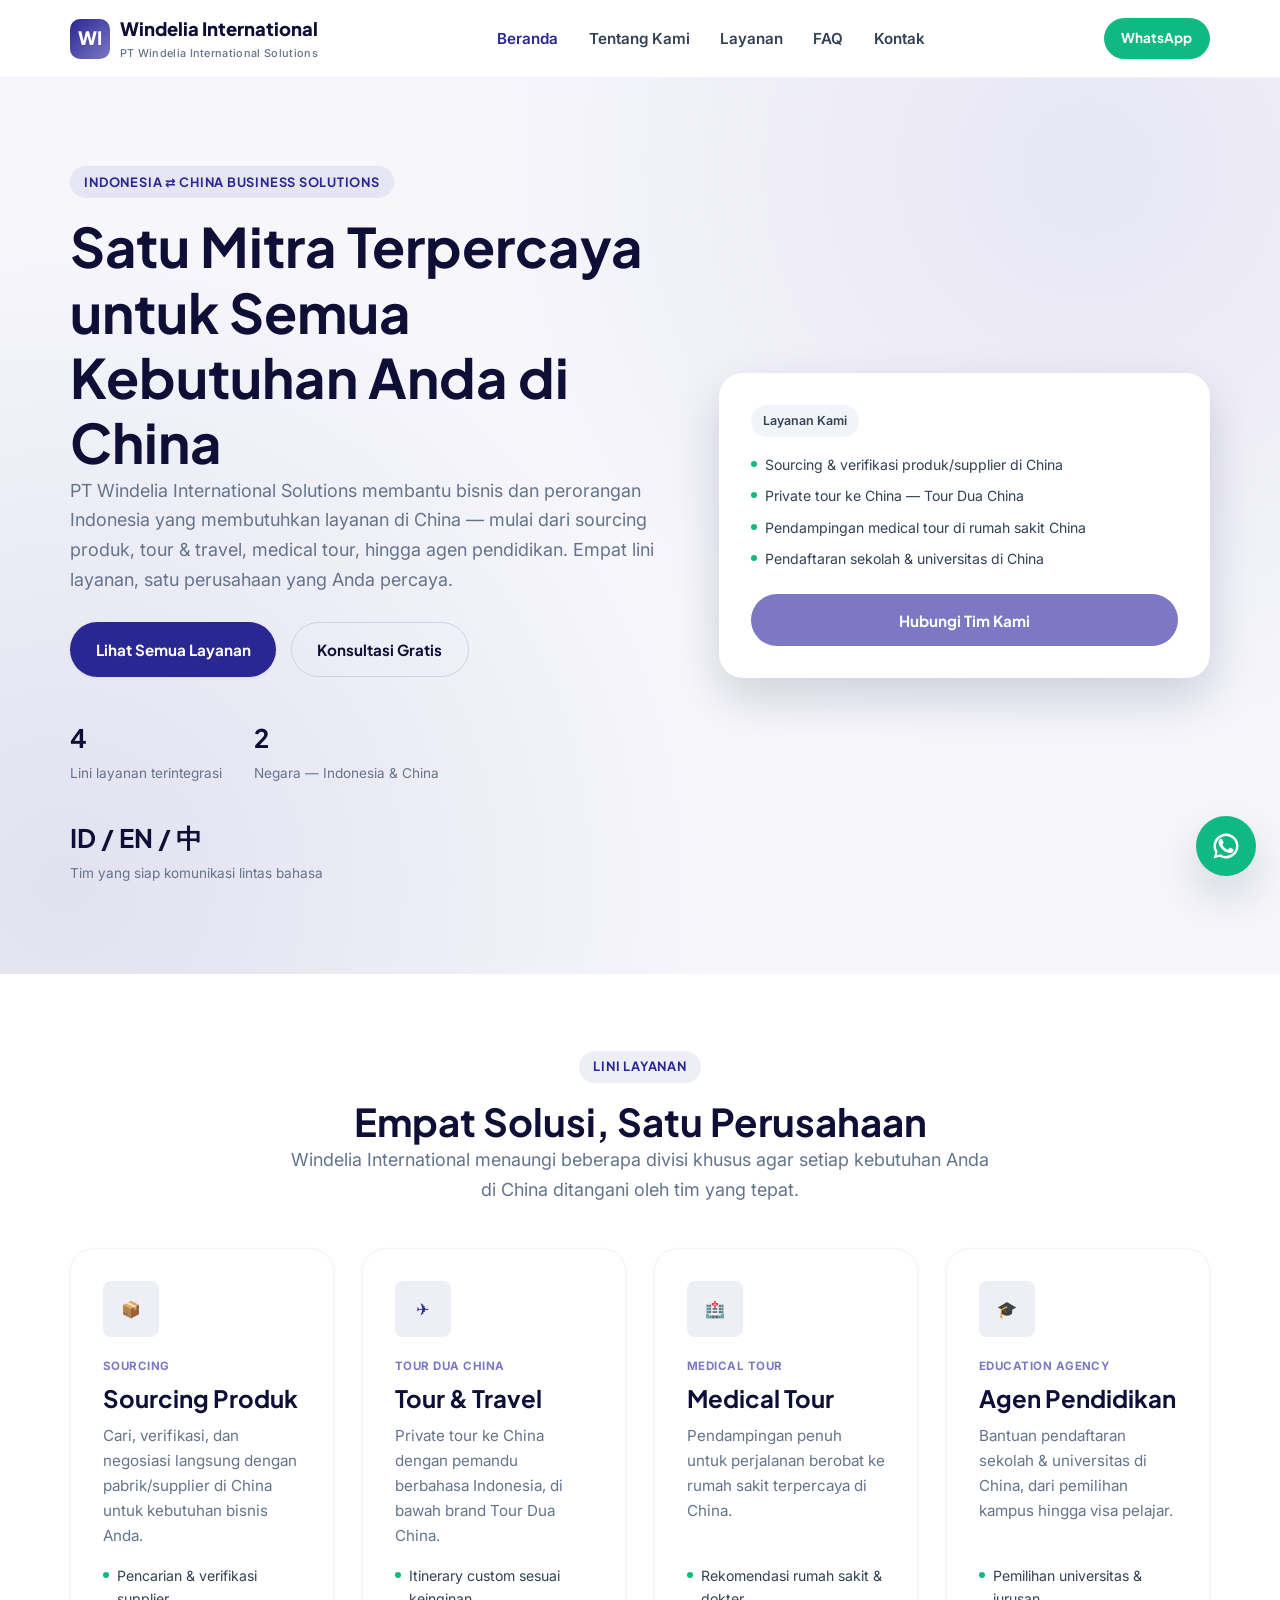
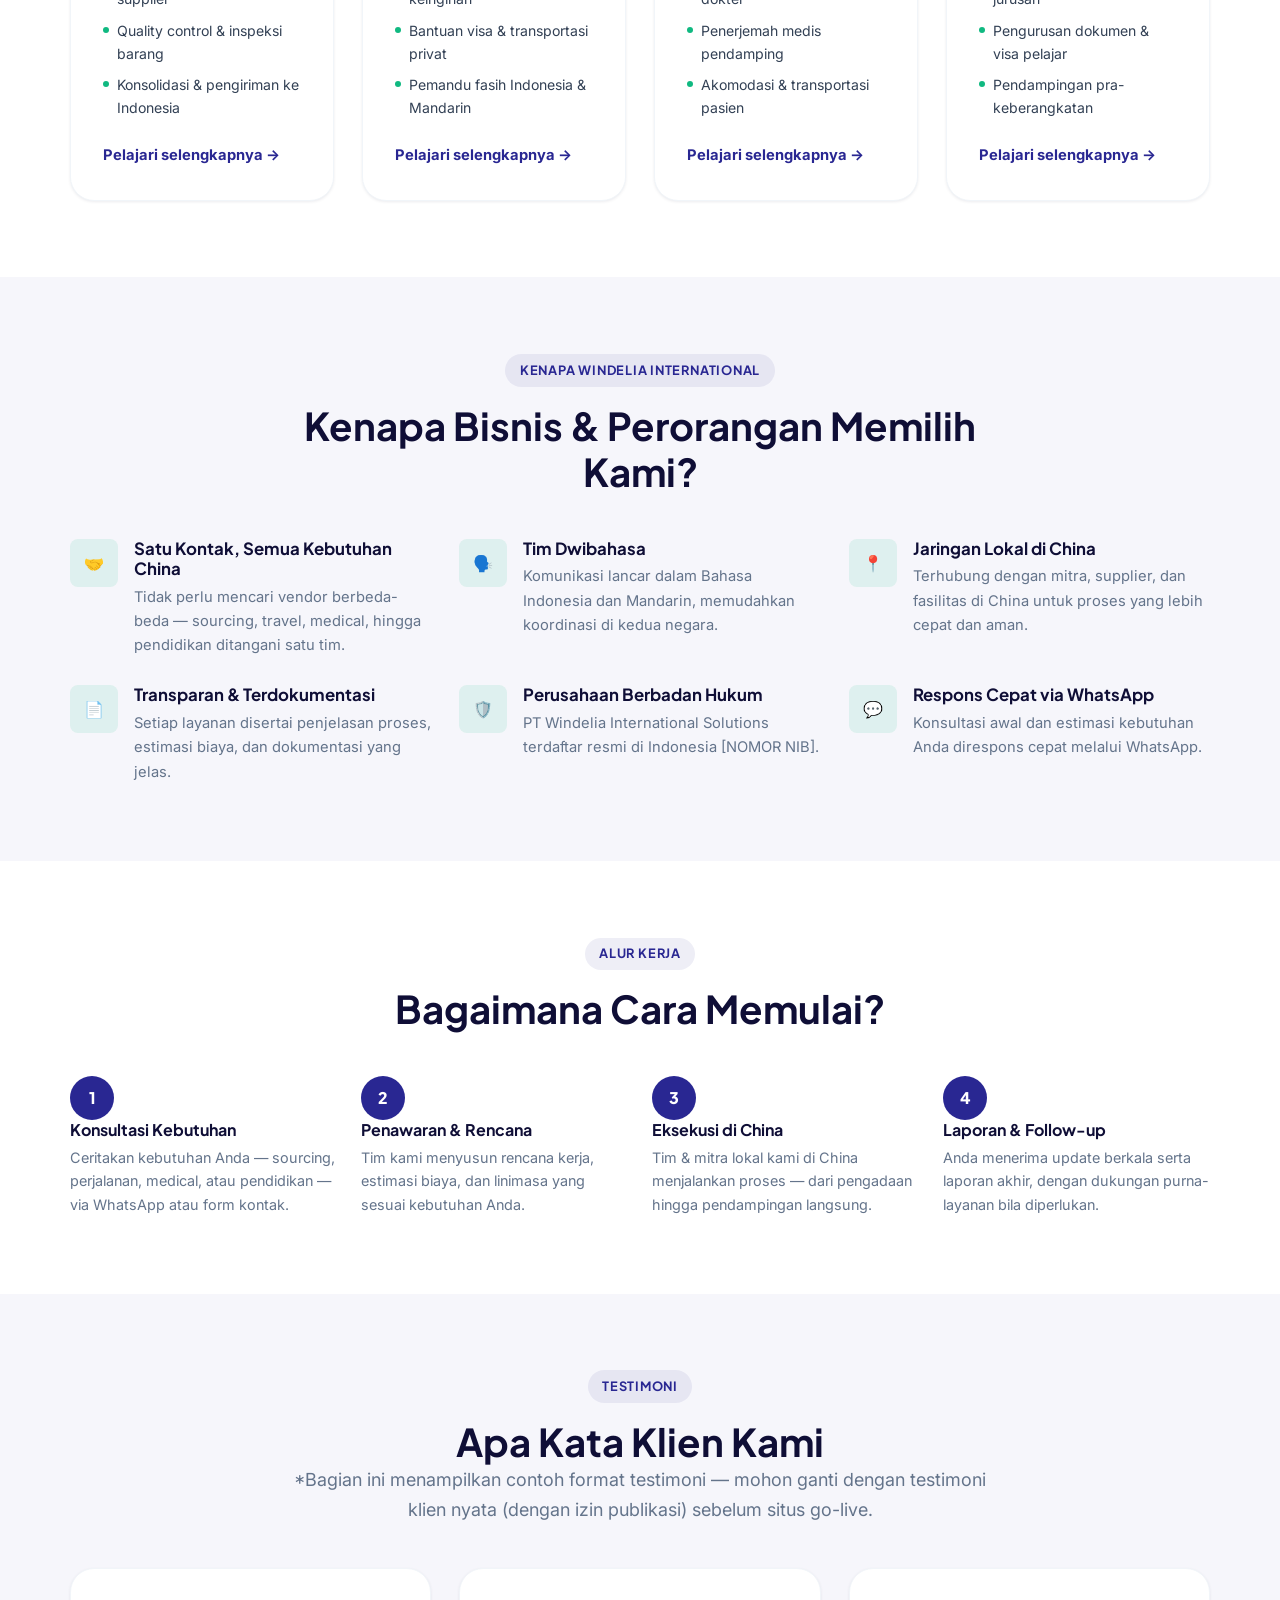
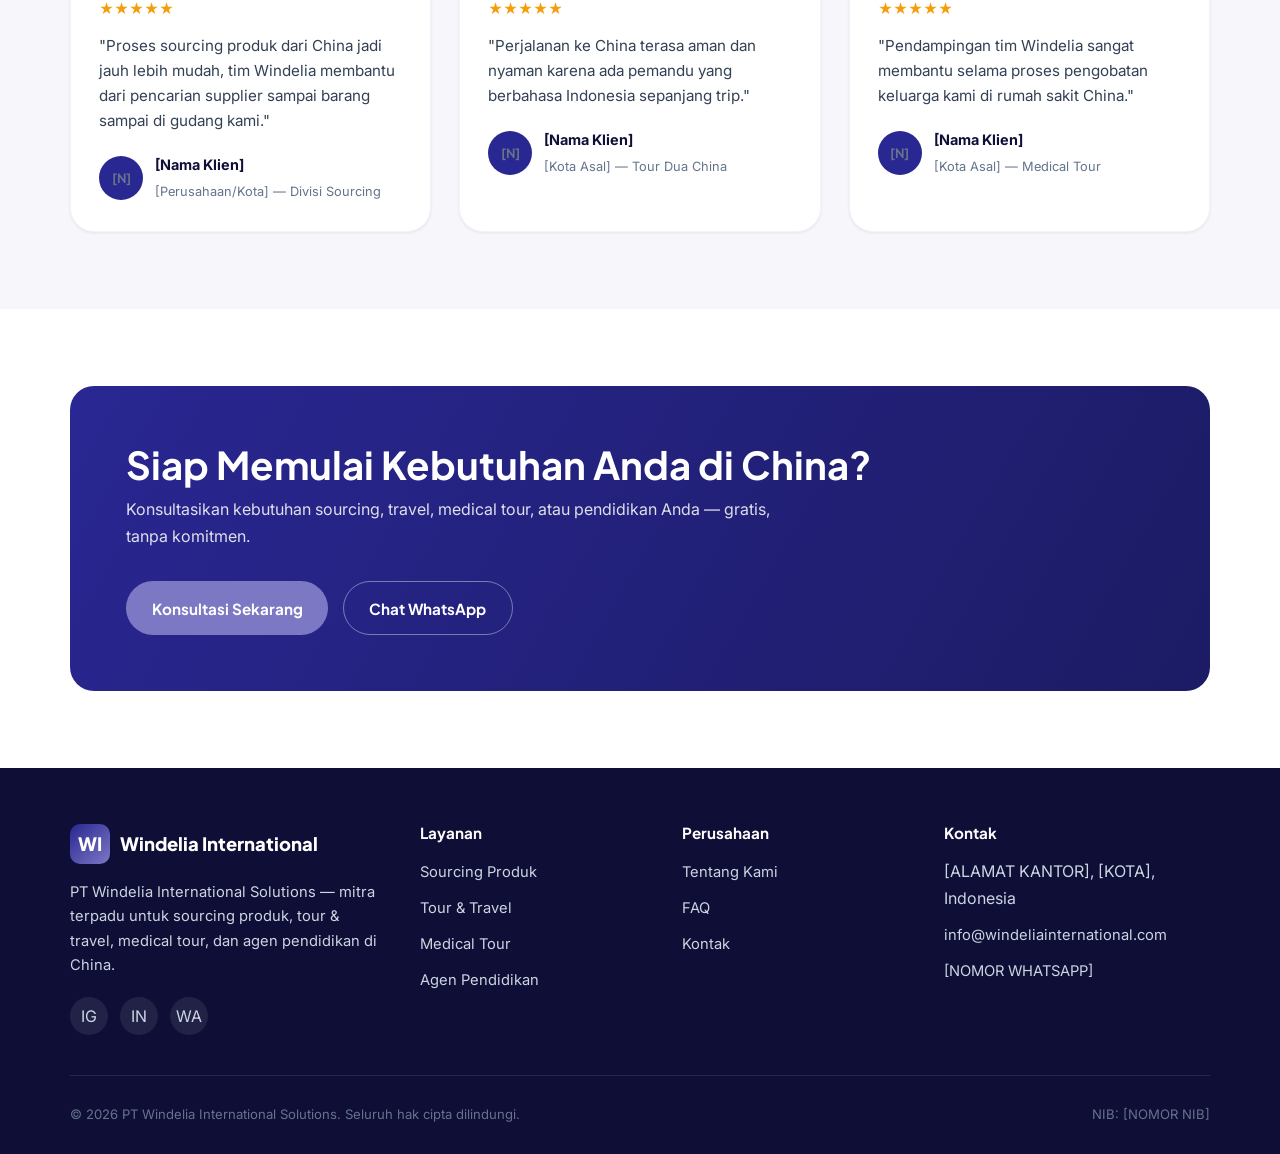
==== commit affd960f: "Rebrand theme to match official logo colors (indigo/navy/violet) Palette extracted from official log" ====
--- a/index.html
+++ b/index.html
@@ -8,7 +8,6 @@
   - Nomor NIB / izin usaha resmi
   - Tahun berdiri perusahaan
   - Handle Instagram/LinkedIn resmi
-  - Logo resmi (ganti images/logo-placeholder.svg)
   - Testimoni klien nyata (nama, perusahaan/kota, dengan izin publikasi)
   - Koordinat lokasi kantor untuk Google Maps embed
 -->
@@ -24,10 +23,14 @@
     <meta property="og:title" content="PT Windelia International Solutions — Solusi Bisnis &amp; Personal Indonesia–China">
     <meta property="og:description" content="Sourcing produk, tour &amp; travel, medical tour, dan agen pendidikan ke China — dikelola satu perusahaan Indonesia yang Anda percaya.">
     <meta property="og:url" content="https://windeliainternational.com/">
-    <meta property="og:image" content="https://windeliainternational.com/images/logo-placeholder.svg">
+    <meta property="og:image" content="https://windeliainternational.com/images/og-image.png">
+    <meta property="og:image:width" content="1200">
+    <meta property="og:image:height" content="630">
     <meta name="twitter:card" content="summary_large_image">
 
-    <link rel="icon" href="images/logo-placeholder.svg" type="image/svg+xml">
+    <link rel="icon" type="image/png" sizes="32x32" href="images/favicon-32.png">
+    <meta name="theme-color" content="#0F0E36">
+    <link rel="apple-touch-icon" href="images/apple-touch-icon.png">
 
     <!-- Fonts -->
     <link rel="preconnect" href="https://fonts.googleapis.com">
@@ -46,7 +49,7 @@
       "alternateName": "Windelia International",
       "description": "Perusahaan Indonesia yang menyediakan solusi terintegrasi bagi bisnis dan perorangan Indonesia yang membutuhkan layanan di China: sourcing produk, tour & travel, medical tour, dan agen pendidikan.",
       "url": "https://windeliainternational.com/",
-      "logo": "https://windeliainternational.com/images/logo-placeholder.svg",
+      "logo": "https://windeliainternational.com/images/logo.png",
       "email": "info@windeliainternational.com",
       "telephone": "[NOMOR WHATSAPP]",
       "address": {
--- a/css/style.css
+++ b/css/style.css
@@ -14,12 +14,12 @@
 
 /* ---------- Design Tokens ---------- */
 :root {
-    --color-primary: #0066FF;
-    --color-primary-dark: #0050CC;
-    --color-accent: #FF6B35;
+    --color-primary: #292792;
+    --color-primary-dark: #1C1B64;
+    --color-accent: #7C78C4;
     --color-success: #10B981;
-    --color-dark: #1A1A2E;
-    --color-light: #F8FAFC;
+    --color-dark: #0F0E36;
+    --color-light: #F6F6FB;
     --color-white: #FFFFFF;
     --color-gray-100: #F1F5F9;
     --color-gray-300: #CBD5E1;
@@ -33,9 +33,9 @@
     --radius-md: 14px;
     --radius-lg: 24px;
 
-    --shadow-sm: 0 1px 3px rgba(26, 26, 46, 0.08);
-    --shadow-md: 0 8px 24px rgba(26, 26, 46, 0.10);
-    --shadow-lg: 0 20px 48px rgba(26, 26, 46, 0.16);
+    --shadow-sm: 0 1px 3px rgba(15, 14, 54, 0.08);
+    --shadow-md: 0 8px 24px rgba(15, 14, 54, 0.10);
+    --shadow-lg: 0 20px 48px rgba(15, 14, 54, 0.16);
 
     --container-width: 1180px;
     --space-section: clamp(3.5rem, 6vw, 6rem);
@@ -114,7 +114,7 @@
     letter-spacing: 0.06em;
     text-transform: uppercase;
     color: var(--color-primary);
-    background: rgba(0, 102, 255, 0.08);
+    background: rgba(41, 39, 146, 0.08);
     padding: 0.35rem 0.9rem;
     border-radius: 999px;
     margin-bottom: 1rem;
@@ -248,8 +248,8 @@
 .hero {
     padding-block: clamp(3rem, 7vw, 5.5rem);
     background:
-        radial-gradient(circle at 85% 10%, rgba(255, 107, 53, 0.10), transparent 45%),
-        radial-gradient(circle at 5% 90%, rgba(0, 102, 255, 0.10), transparent 45%),
+        radial-gradient(circle at 85% 10%, rgba(124, 120, 196, 0.12), transparent 45%),
+        radial-gradient(circle at 5% 90%, rgba(41, 39, 146, 0.10), transparent 45%),
         var(--color-light);
 }
 .hero__grid {
--- a/css/components.css
+++ b/css/components.css
@@ -23,7 +23,7 @@
     display: flex;
     align-items: center;
     justify-content: center;
-    background: rgba(0, 102, 255, 0.08);
+    background: rgba(41, 39, 146, 0.08);
     color: var(--color-primary);
     margin-bottom: 1.25rem;
 }
@@ -269,7 +269,7 @@
 .contact-info-item__icon {
     width: 42px; height: 42px;
     border-radius: var(--radius-sm);
-    background: rgba(0,102,255,0.08);
+    background: rgba(41,39,146,0.08);
     color: var(--color-primary);
     display: flex; align-items: center; justify-content: center;
     flex-shrink: 0;
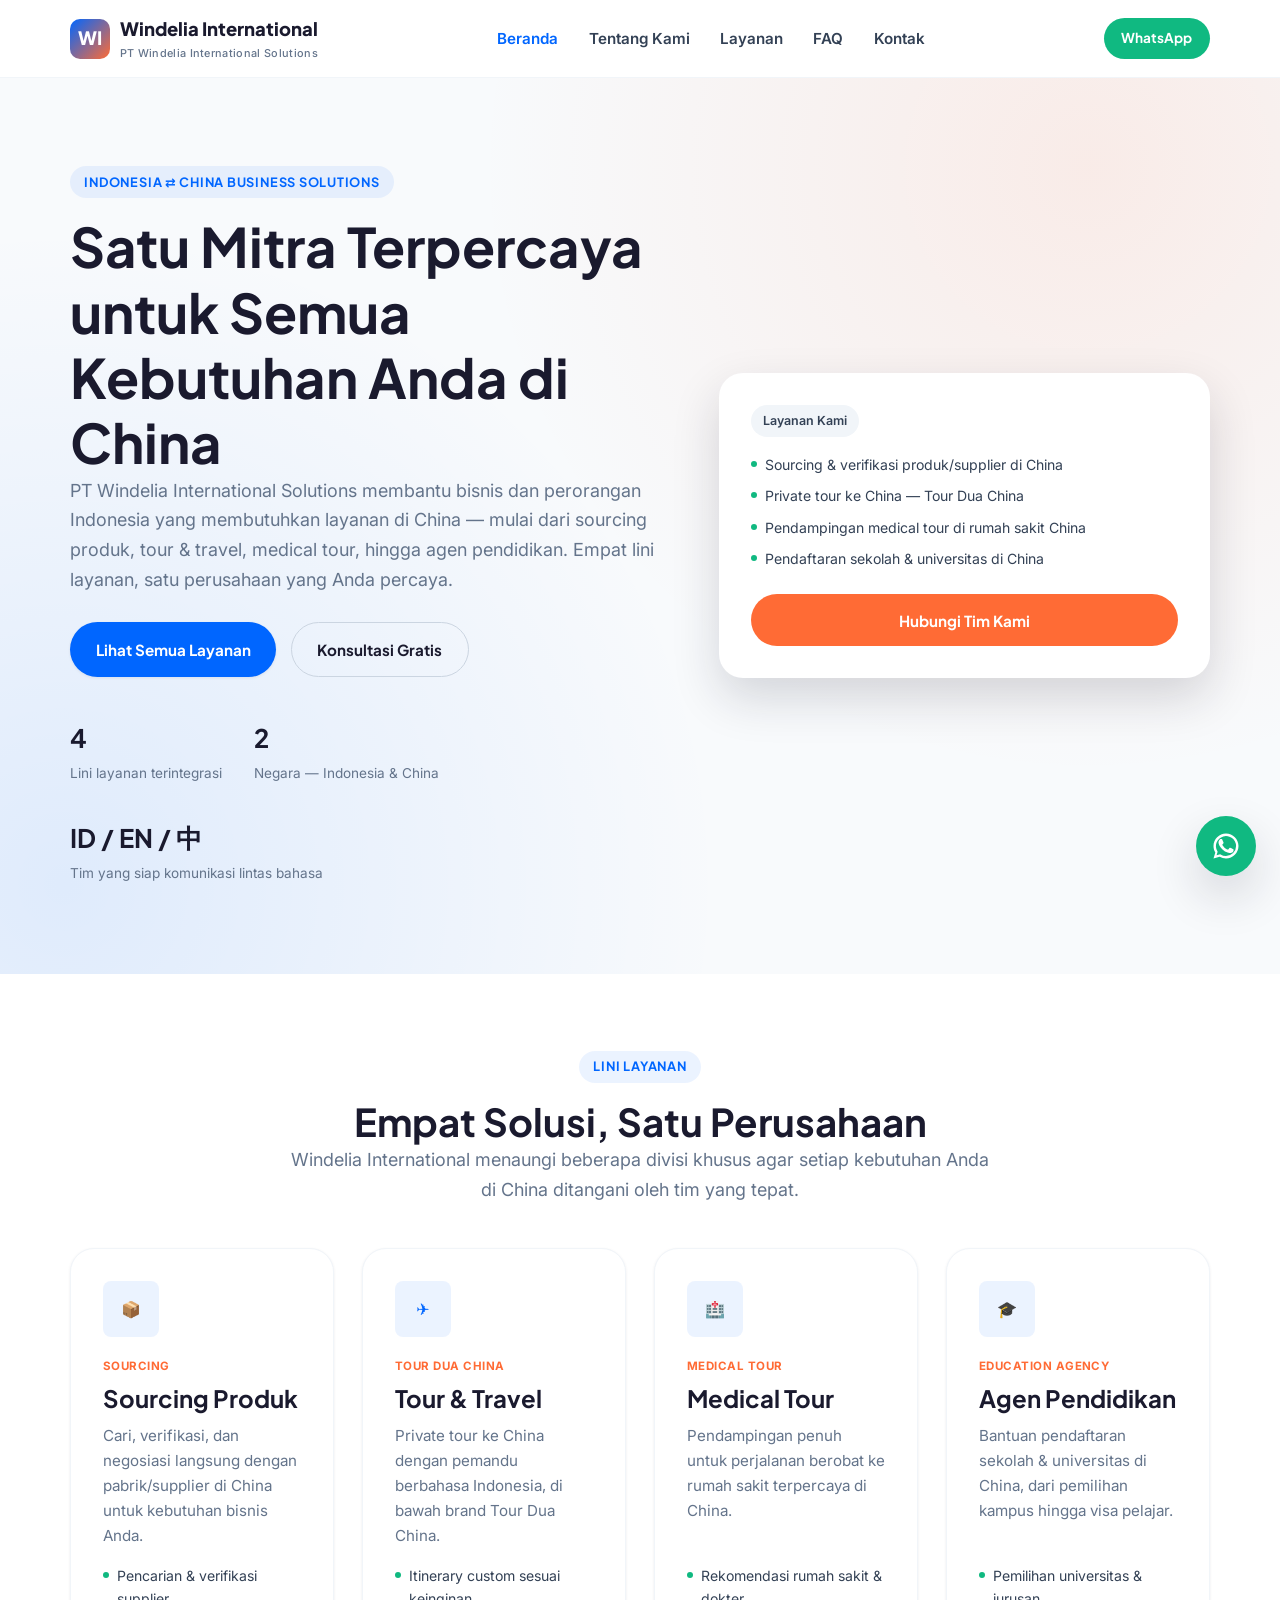
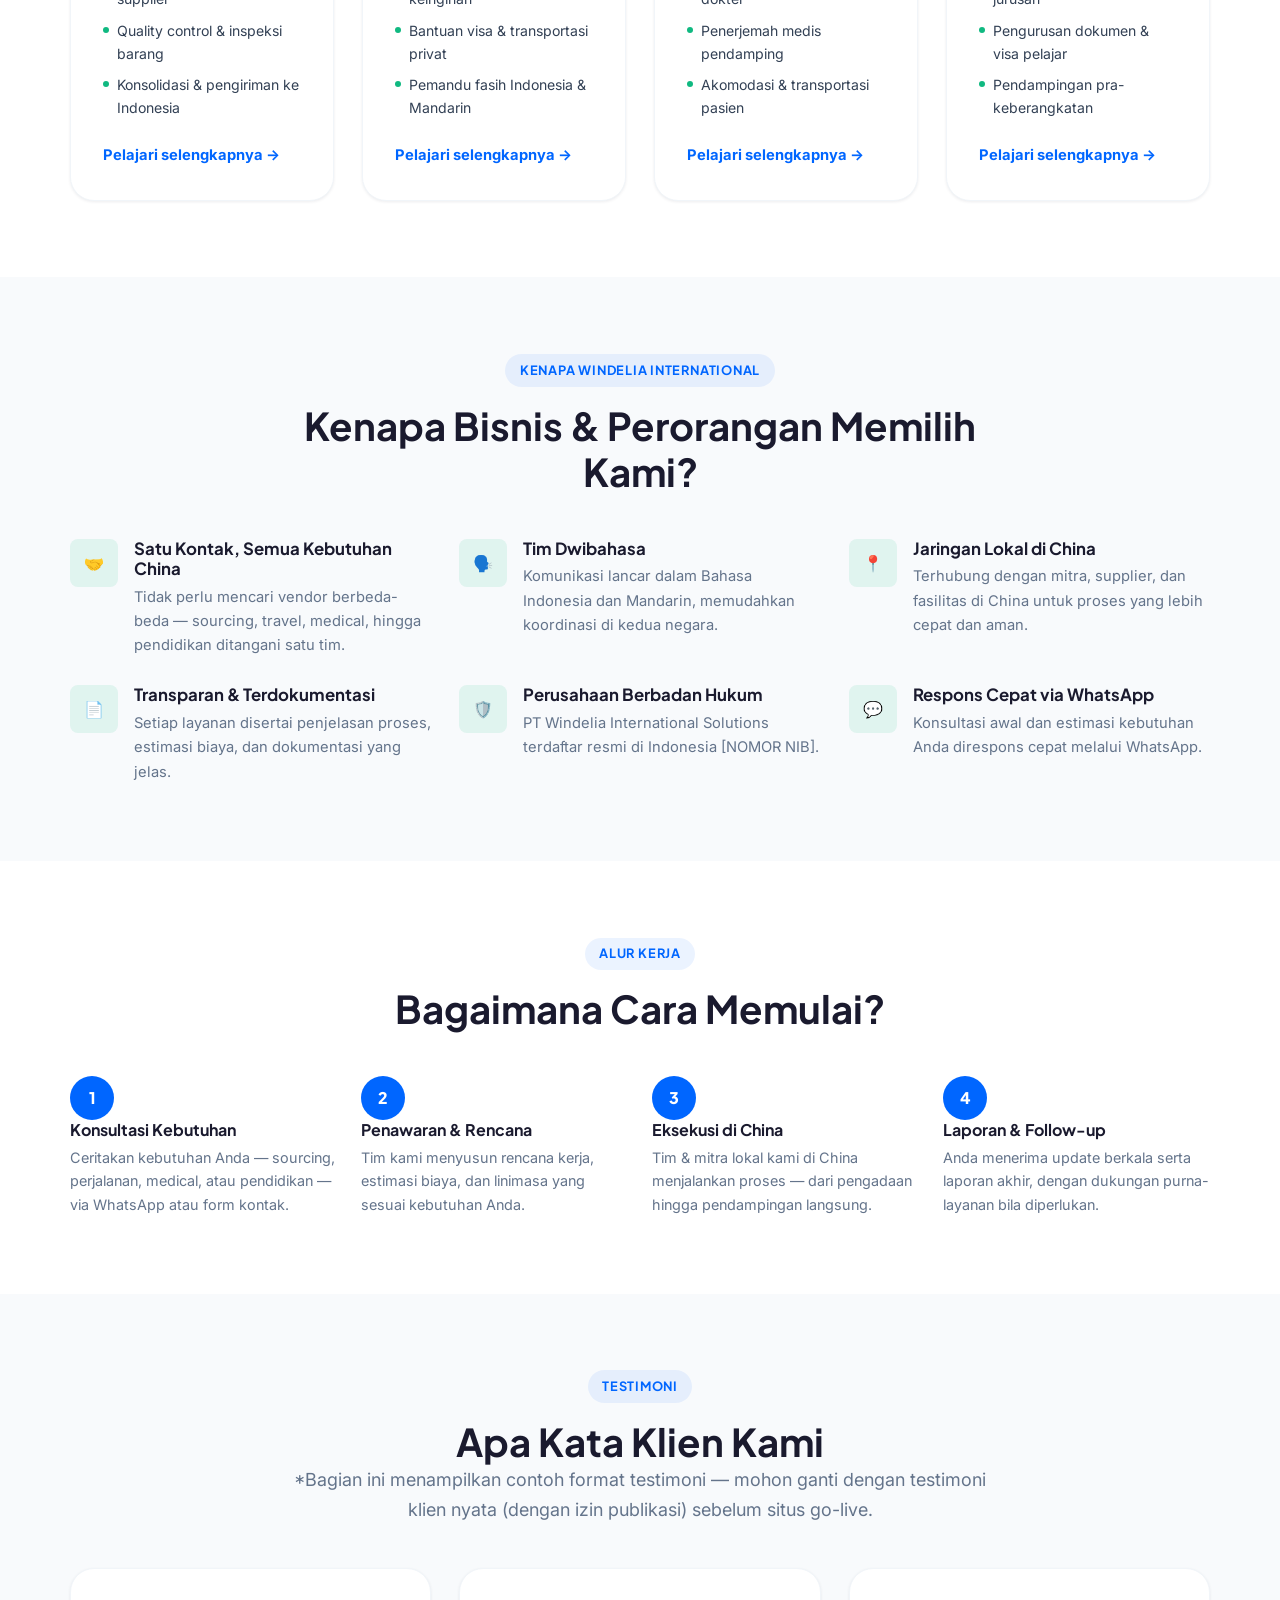
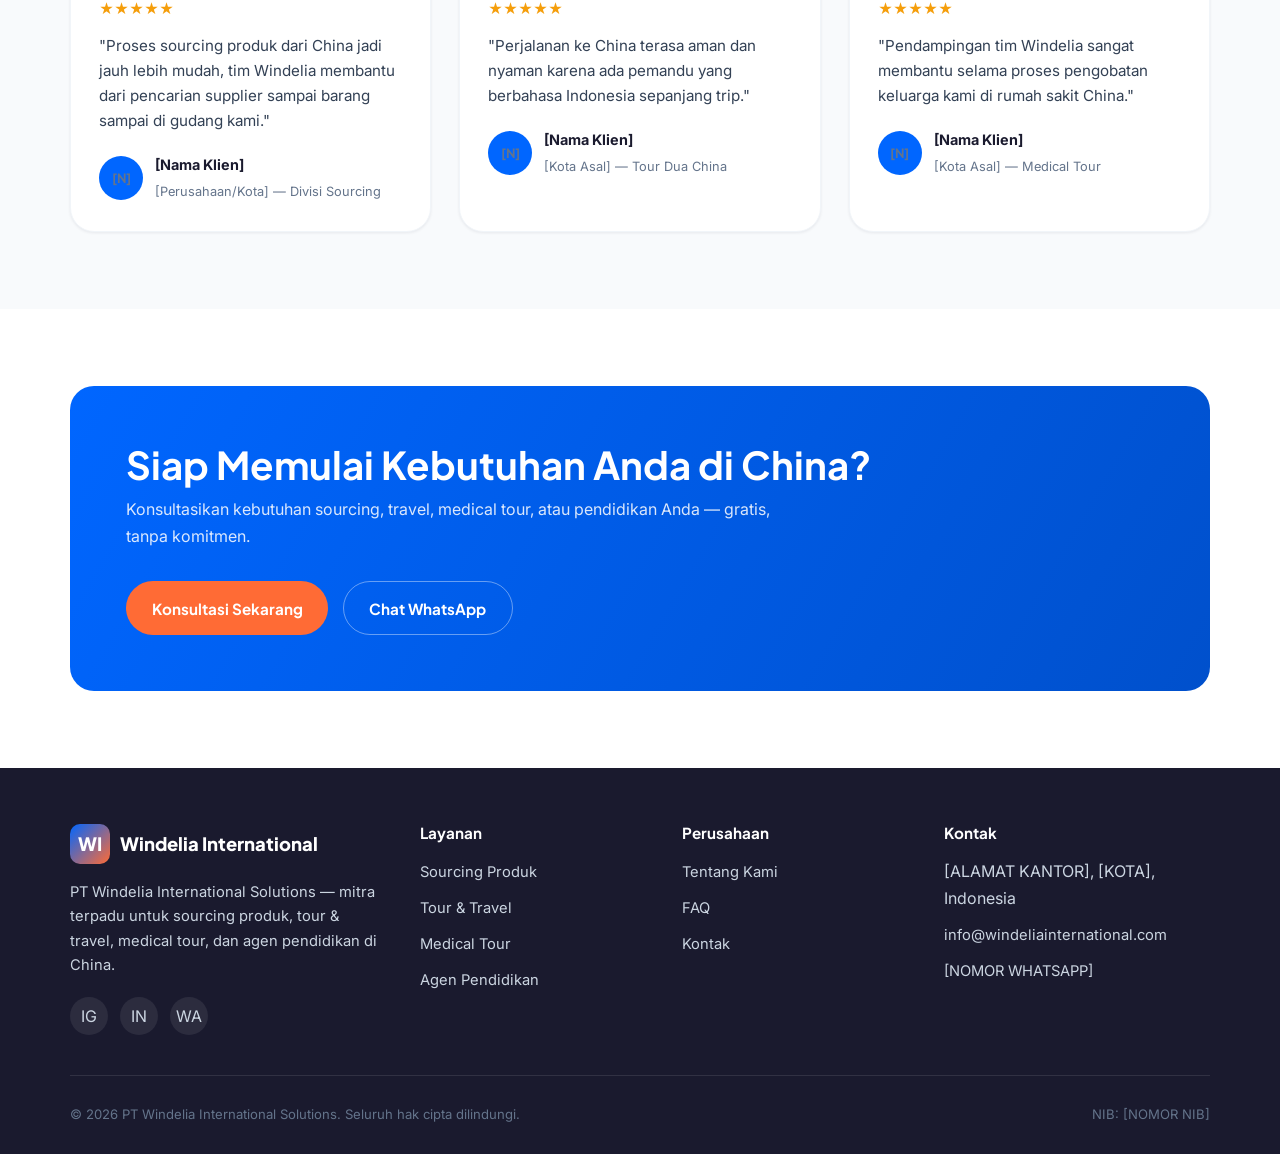
==== commit d95aeb02: "Revert "Rebrand theme to match official logo colors (indigo/navy/violet)" This reverts commit affd96" ====
--- a/index.html
+++ b/index.html
@@ -29,7 +29,6 @@
     <meta name="twitter:card" content="summary_large_image">
 
     <link rel="icon" type="image/png" sizes="32x32" href="images/favicon-32.png">
-    <meta name="theme-color" content="#0F0E36">
     <link rel="apple-touch-icon" href="images/apple-touch-icon.png">
 
     <!-- Fonts -->
--- a/css/style.css
+++ b/css/style.css
@@ -14,12 +14,12 @@
 
 /* ---------- Design Tokens ---------- */
 :root {
-    --color-primary: #292792;
-    --color-primary-dark: #1C1B64;
-    --color-accent: #7C78C4;
+    --color-primary: #0066FF;
+    --color-primary-dark: #0050CC;
+    --color-accent: #FF6B35;
     --color-success: #10B981;
-    --color-dark: #0F0E36;
-    --color-light: #F6F6FB;
+    --color-dark: #1A1A2E;
+    --color-light: #F8FAFC;
     --color-white: #FFFFFF;
     --color-gray-100: #F1F5F9;
     --color-gray-300: #CBD5E1;
@@ -33,9 +33,9 @@
     --radius-md: 14px;
     --radius-lg: 24px;
 
-    --shadow-sm: 0 1px 3px rgba(15, 14, 54, 0.08);
-    --shadow-md: 0 8px 24px rgba(15, 14, 54, 0.10);
-    --shadow-lg: 0 20px 48px rgba(15, 14, 54, 0.16);
+    --shadow-sm: 0 1px 3px rgba(26, 26, 46, 0.08);
+    --shadow-md: 0 8px 24px rgba(26, 26, 46, 0.10);
+    --shadow-lg: 0 20px 48px rgba(26, 26, 46, 0.16);
 
     --container-width: 1180px;
     --space-section: clamp(3.5rem, 6vw, 6rem);
@@ -114,7 +114,7 @@
     letter-spacing: 0.06em;
     text-transform: uppercase;
     color: var(--color-primary);
-    background: rgba(41, 39, 146, 0.08);
+    background: rgba(0, 102, 255, 0.08);
     padding: 0.35rem 0.9rem;
     border-radius: 999px;
     margin-bottom: 1rem;
@@ -248,8 +248,8 @@
 .hero {
     padding-block: clamp(3rem, 7vw, 5.5rem);
     background:
-        radial-gradient(circle at 85% 10%, rgba(124, 120, 196, 0.12), transparent 45%),
-        radial-gradient(circle at 5% 90%, rgba(41, 39, 146, 0.10), transparent 45%),
+        radial-gradient(circle at 85% 10%, rgba(255, 107, 53, 0.10), transparent 45%),
+        radial-gradient(circle at 5% 90%, rgba(0, 102, 255, 0.10), transparent 45%),
         var(--color-light);
 }
 .hero__grid {
--- a/css/components.css
+++ b/css/components.css
@@ -23,7 +23,7 @@
     display: flex;
     align-items: center;
     justify-content: center;
-    background: rgba(41, 39, 146, 0.08);
+    background: rgba(0, 102, 255, 0.08);
     color: var(--color-primary);
     margin-bottom: 1.25rem;
 }
@@ -269,7 +269,7 @@
 .contact-info-item__icon {
     width: 42px; height: 42px;
     border-radius: var(--radius-sm);
-    background: rgba(41,39,146,0.08);
+    background: rgba(0,102,255,0.08);
     color: var(--color-primary);
     display: flex; align-items: center; justify-content: center;
     flex-shrink: 0;
